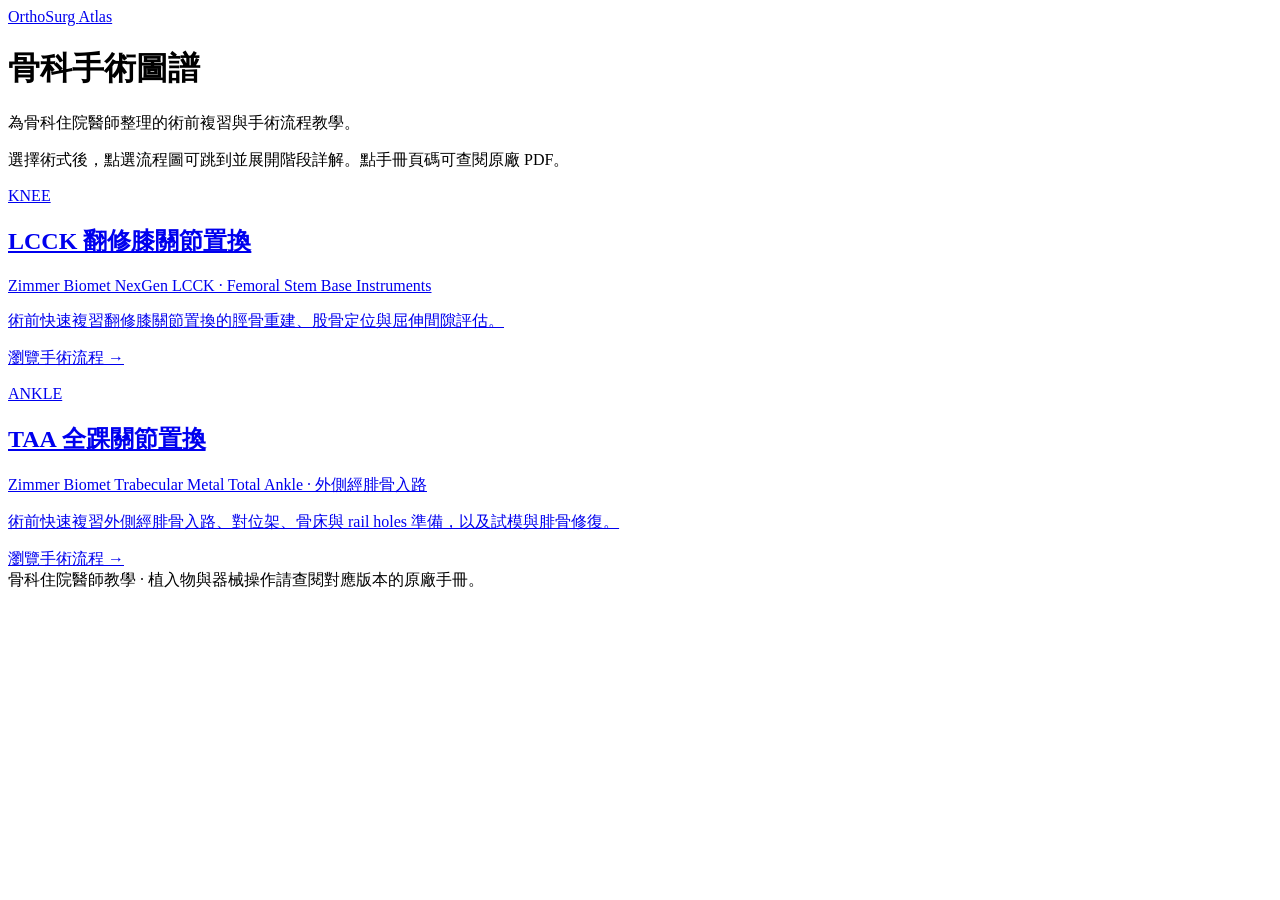
==== docs/index.html @ 6e709232 "Add files via upload" ====
<!doctype html>
<html lang="zh-Hant">
<head><meta charset="utf-8"><meta name="viewport" content="width=device-width, initial-scale=1">
<title>骨科手術圖譜 · OrthoSurg Atlas</title><link rel="stylesheet" href="./assets/site.css">
</head>
<body><header><div class="wrap"><a class="brand" href="./index.html">OrthoSurg <span>Atlas</span></a></div></header>
<main class="wrap"><div class="hero"><h1>骨科手術圖譜</h1><p>為骨科住院醫師整理的術前複習與手術流程教學。</p>
  <p>選擇術式後，點選流程圖可跳到並展開階段詳解。點手冊頁碼可查閱原廠 PDF。</p></div>
  <div class="cards"><a class="card" href="procedures/lcck/index.html">
<p class="region">KNEE</p><h2>LCCK 翻修膝關節置換</h2><p class="system">Zimmer Biomet NexGen LCCK · Femoral Stem Base Instruments</p>
<p>術前快速複習翻修膝關節置換的脛骨重建、股骨定位與屈伸間隙評估。</p><span class="action">瀏覽手術流程 →</span></a><a class="card" href="procedures/taa/index.html">
<p class="region">ANKLE</p><h2>TAA 全踝關節置換</h2><p class="system">Zimmer Biomet Trabecular Metal Total Ankle · 外側經腓骨入路</p>
<p>術前快速複習外側經腓骨入路、對位架、骨床與 rail holes 準備，以及試模與腓骨修復。</p><span class="action">瀏覽手術流程 →</span></a></div></main><footer class="wrap">骨科住院醫師教學 · 植入物與器械操作請查閱對應版本的原廠手冊。</footer></body></html>
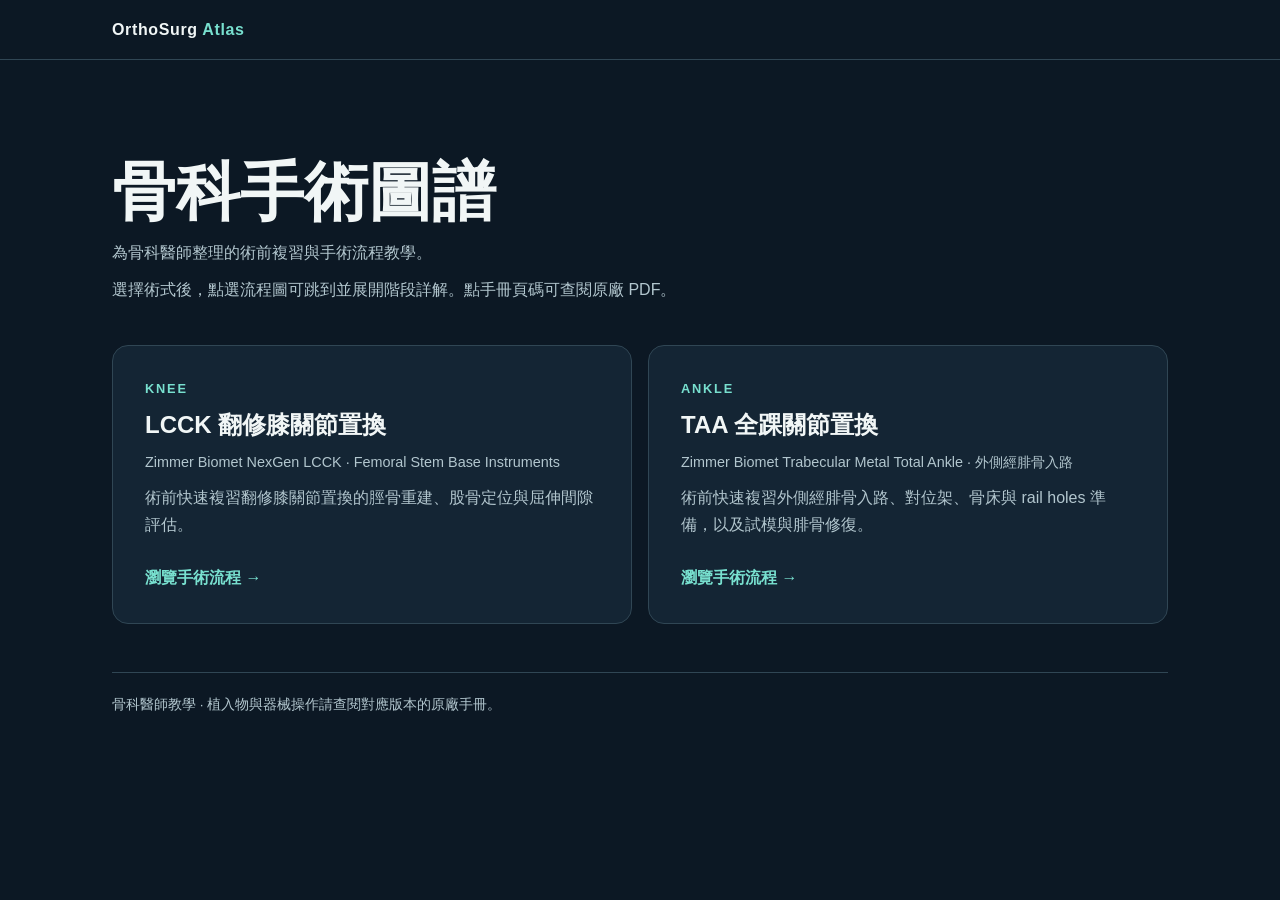
==== commit fe3abab4: "Update teaching audience to orthopaedic physicians" ====
--- a/docs/index.html
+++ b/docs/index.html
@@ -4,10 +4,10 @@
 <title>骨科手術圖譜 · OrthoSurg Atlas</title><link rel="stylesheet" href="./assets/site.css">
 </head>
 <body><header><div class="wrap"><a class="brand" href="./index.html">OrthoSurg <span>Atlas</span></a></div></header>
-<main class="wrap"><div class="hero"><h1>骨科手術圖譜</h1><p>為骨科住院醫師整理的術前複習與手術流程教學。</p>
+<main class="wrap"><div class="hero"><h1>骨科手術圖譜</h1><p>為骨科醫師整理的術前複習與手術流程教學。</p>
   <p>選擇術式後，點選流程圖可跳到並展開階段詳解。點手冊頁碼可查閱原廠 PDF。</p></div>
   <div class="cards"><a class="card" href="procedures/lcck/index.html">
 <p class="region">KNEE</p><h2>LCCK 翻修膝關節置換</h2><p class="system">Zimmer Biomet NexGen LCCK · Femoral Stem Base Instruments</p>
 <p>術前快速複習翻修膝關節置換的脛骨重建、股骨定位與屈伸間隙評估。</p><span class="action">瀏覽手術流程 →</span></a><a class="card" href="procedures/taa/index.html">
 <p class="region">ANKLE</p><h2>TAA 全踝關節置換</h2><p class="system">Zimmer Biomet Trabecular Metal Total Ankle · 外側經腓骨入路</p>
-<p>術前快速複習外側經腓骨入路、對位架、骨床與 rail holes 準備，以及試模與腓骨修復。</p><span class="action">瀏覽手術流程 →</span></a></div></main><footer class="wrap">骨科住院醫師教學 · 植入物與器械操作請查閱對應版本的原廠手冊。</footer></body></html>+<p>術前快速複習外側經腓骨入路、對位架、骨床與 rail holes 準備，以及試模與腓骨修復。</p><span class="action">瀏覽手術流程 →</span></a></div></main><footer class="wrap">骨科醫師教學 · 植入物與器械操作請查閱對應版本的原廠手冊。</footer></body></html>
--- a/docs/assets/site.css
+++ b/docs/assets/site.css
@@ -0,0 +1,53 @@
+:root{color-scheme:dark;--bg:#0c1824;--surface:#142534;--line:#304654;--ink:#f1f6f6;--muted:#b2c6ce;--accent:#78e0cf}
+*{box-sizing:border-box}
+body{margin:0;background:var(--bg);color:var(--ink);font:1rem/1.7 "Inter","Microsoft JhengHei",sans-serif}
+.wrap{width:min(100% - 2rem,66rem);margin-inline:auto}
+header{border-bottom:1px solid var(--line);padding:1rem 0}
+a{color:var(--accent);overflow-wrap:anywhere}
+a:focus-visible{outline:2px solid var(--accent);outline-offset:4px}
+.brand{font-weight:750;letter-spacing:.04em;text-decoration:none;color:var(--ink)}
+.brand span,.region,.action{color:var(--accent)}
+.hero{padding:clamp(2rem,8vw,6rem) 0 2rem}
+h1,h2,h3,p{margin:0 0 .6rem}
+h1{font-size:clamp(2rem,6vw,4rem);line-height:1.15}
+h2{line-height:1.3}
+.hero p,.card p:not(.region),footer{color:var(--muted)}
+.region{font-size:.8rem;font-weight:750;letter-spacing:.14em}
+.system{font-size:.9rem}
+.cards{display:grid;grid-template-columns:repeat(auto-fit,minmax(min(100%,22rem),1fr));gap:1rem}
+.card,section{background:var(--surface);border:1px solid var(--line);border-radius:1rem;padding:clamp(1rem,4vw,2rem)}
+.card{color:var(--ink);text-decoration:none;display:flex;flex-direction:column}
+.card:hover{border-color:var(--accent)}
+.action{margin-top:auto;padding-top:1rem;font-weight:700}
+.back{display:inline-block;margin-top:1.5rem}
+nav{display:flex;flex-wrap:wrap;gap:.5rem 1.5rem;margin-bottom:1rem}
+section{margin-bottom:1rem}
+section,li[id]{scroll-margin-top:1rem}
+li+li{margin-top:.7rem}
+.steps li{padding-left:.35rem}
+.steps li::marker{color:var(--accent);font-weight:700}
+footer{border-top:1px solid var(--line);margin-top:3rem;padding:1.25rem 0;font-size:.85rem}
+.flow{display:grid;grid-auto-flow:column;grid-auto-columns:1fr;gap:1.25rem;list-style:none;padding:0;counter-reset:stage}
+.flow li{position:relative;margin:0;counter-increment:stage;display:flex}
+.flow li+li::before{content:"→";position:absolute;left:-1rem;top:50%;transform:translateY(-50%);color:var(--accent)}
+.flow a{display:block;width:100%;padding:.7rem .85rem;border:1px solid var(--line);border-radius:.6rem;text-decoration:none}
+.flow a::before{content:counter(stage);display:block;font-weight:750}
+.flow a:hover{border-color:var(--accent)}
+.stage{border-top:1px solid var(--line);scroll-margin-top:1rem}
+.stage summary{cursor:pointer;padding:1rem .25rem;color:var(--accent)}
+.stage summary span{display:block;padding-left:1.1rem;color:var(--muted);font-size:.9rem}
+.stage-body{padding:0 1rem 1rem}
+.stage-body h4{margin:1rem 0 .3rem}
+.stage-body ul{margin:.2rem 0}
+@media(max-width:48rem){.flow{grid-auto-flow:row;grid-auto-columns:auto}.flow li+li::before{content:"↓";top:-1.27rem;left:1rem;transform:none}.flow a::before{display:inline;margin-right:.7rem}}
+.manual-gallery{display:grid;grid-template-columns:repeat(auto-fit,minmax(min(100%,14rem),1fr));gap:1rem}
+.manual-gallery figure{margin:0;min-width:0}
+.manual-gallery img{display:block;width:100%;height:auto;max-height:22rem;object-fit:contain;background:#fff;border-radius:.5rem}
+.manual-gallery figcaption{margin-top:.3rem;color:var(--muted);font-size:.85rem}
+.illustrated-steps{padding-left:1.45rem}
+.illustrated-steps>li{padding:.9rem .1rem;border-top:1px solid var(--line)}
+.illustrated-steps h5{font-size:1rem;margin:0 0 .35rem;color:var(--ink)}
+.illustrated-steps figure{margin:.75rem 0 0;max-width:23rem}
+.illustrated-steps img{display:block;width:100%;height:auto;background:#fff;border-radius:.45rem}
+.illustrated-steps figcaption{margin-top:.35rem;font-size:.85rem;color:var(--muted)}
+@media(min-width:48rem){.illustrated-steps>li>div{display:inline-block;width:46%;vertical-align:top;padding-right:1rem}.illustrated-steps figure{display:inline-block;width:52%;vertical-align:top;margin:0}}
